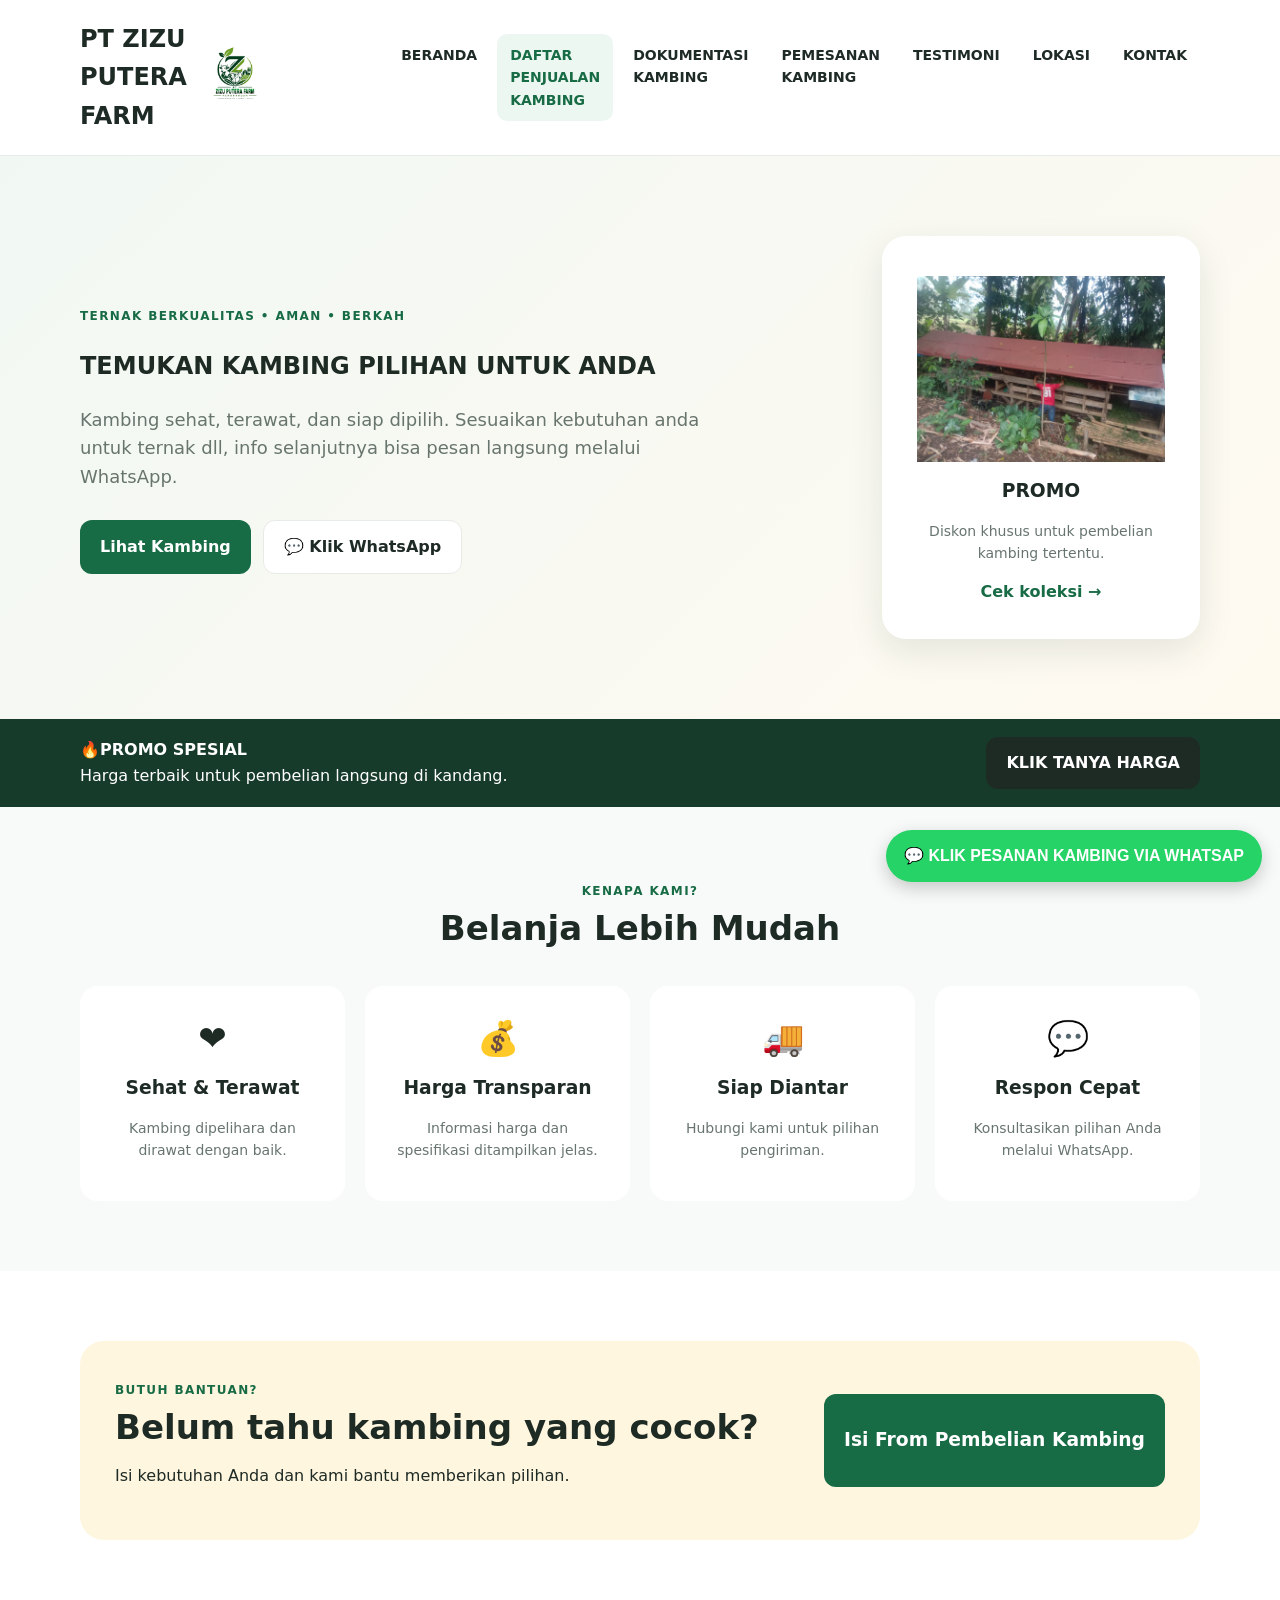
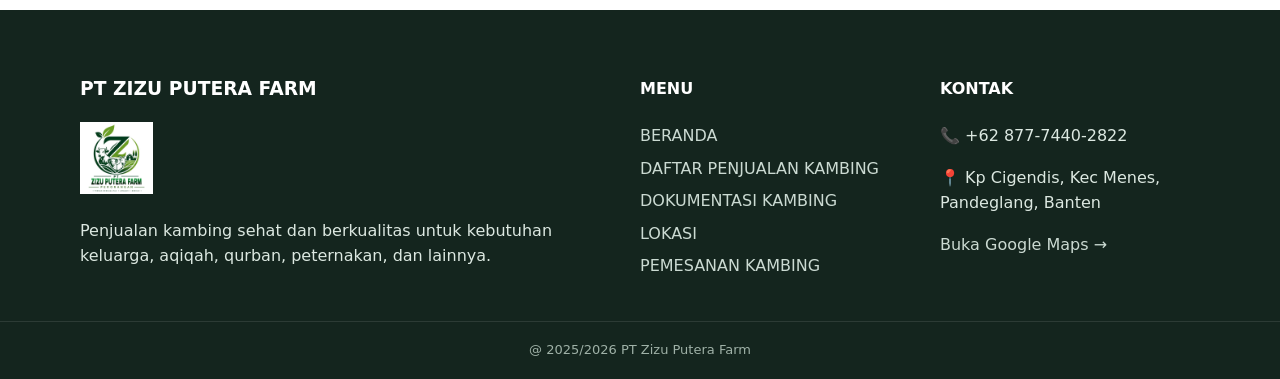
==== index.html @ 87577a5b "Update favicon image in index.html" ====
<!DOCTYPE html>
<html lang="id">
<head>
  <meta charset="UTF-8">
  <meta name="viewport" content="width=device-width, initial-scale=1.0">
  <link rel="icon" href="img/kambing3.jpg" type="image/jpeg">
  <meta name="description" content="Website penjualan kambing sehat dan berkualitas. Pilih kambing, lihat detail, lalu pesan melalui WhatsApp.">
  <title>PT Zizu | Beranda</title>
  <link rel="stylesheet" href="style.css">
</head>
<body>


<header class="navbar">
  <div class="container nav-wrap">
   <h2>PT ZIZU PUTERA FARM</h2>
    <h3><img src="img/kambing1.jpg" width="35%"></h3>
    <button class="menu-toggle">☰</button>

     <nav id="navMenu">
        <a href="index.html">BERANDA</a>
        <a class="active" href="produk.html">DAFTAR PENJUALAN KAMBING</a>
        <a href="galeri.html">DOKUMENTASI KAMBING</a>
        <a href="pemesanan.html">PEMESANAN KAMBING</a>
        <a href="testimoni.html">TESTIMONI</a>
        <a href="lokasi.html">LOKASI</a>
        <a href="kontak.html">KONTAK</a>
      </nav>
  </div>
</header>


<section class="hero">
  <div class="container hero-content">
    <div>
      <span class="badge">TERNAK BERKUALITAS • AMAN • BERKAH</span>
      <h2>TEMUKAN KAMBING PILIHAN UNTUK ANDA</h2>
      <p>Kambing sehat, terawat, dan siap dipilih. Sesuaikan kebutuhan anda untuk ternak dll, info selanjutnya bisa pesan langsung melalui WhatsApp.</p>
      <div class="hero-buttons">
        <a class="btn btn-primary" href="produk.html">Lihat Kambing</a>
        <a class="btn btn-light" href="https://wa.me/6287774402822?text=Halo%20PT%20ZIZU%20PUTERA%20FARM%2C%20saya%20ingin%20bertanya%20dan%20memesan%20kambing." target="_blank" rel="noopener">💬 Klik WhatsApp</a>
      </div>
    </div>

    <div class="hero-card">
      <h3><img src="img/kambing5.jpg" width="100%"></h3>
      <h3>PROMO</h3>
      <p>Diskon khusus untuk pembelian kambing tertentu.</p>
      <a href="produk.html">Cek koleksi →</a>
    </div>
  </div>
</section>

<section class="promo">
  <div class="container promo-inner">
    <div><strong>🔥PROMO SPESIAL</strong><br>Harga terbaik untuk pembelian langsung di kandang.</div>
    <a class="btn btn-dark" href="pemesanan.html">KLIK TANYA HARGA</a>
  </div>
</section>





<section class="section soft">
  <div class="container">
    <div class="section-heading center"><div><span class="eyebrow">KENAPA KAMI?</span><h2>Belanja Lebih Mudah</h2></div></div>
    <div class="features">
      <div class="feature"><span>❤️</span><h3>Sehat & Terawat</h3><p>Kambing dipelihara dan dirawat dengan baik.</p></div>
      <div class="feature"><span>💰</span><h3>Harga Transparan</h3><p>Informasi harga dan spesifikasi ditampilkan jelas.</p></div>
      <div class="feature"><span>🚚</span><h3>Siap Diantar</h3><p>Hubungi kami untuk pilihan pengiriman.</p></div>
      <div class="feature"><span>💬</span><h3>Respon Cepat</h3><p>Konsultasikan pilihan Anda melalui WhatsApp.</p></div>
    </div>
  </div>
</section>

<section class="section">
  <div class="container cta">
    <div><span class="eyebrow">BUTUH BANTUAN?</span><h2>Belum tahu kambing yang cocok?</h2><p>Isi kebutuhan Anda dan kami bantu memberikan pilihan.</p></div>
    <a class="btn btn-primary" href="pemesanan.html"><h3>Isi From Pembelian Kambing</h3></a>
  </div>
</section>


<footer class="footer">
  <div class="container footer-grid">
    <div><h3>PT ZIZU PUTERA FARM</h3><img src="img/kambing1.jpg" width="14%" alt="PT Zizu Putera Farm"><p>Penjualan kambing sehat dan berkualitas untuk kebutuhan keluarga, aqiqah, qurban, peternakan, dan lainnya.</p></div>
    <div><h4>MENU</h4><a href="index.html">BERANDA</a><a href="produk.html">DAFTAR PENJUALAN KAMBING</a><a href="galeri.html">DOKUMENTASI KAMBING</a><a href="lokasi.html">LOKASI</a><a href="pemesanan.html">PEMESANAN KAMBING</a></div>

    <div><h4>KONTAK</h4><p>📞 +62 877-7440-2822</p><p>📍 Kp Cigendis, Kec Menes, Pandeglang, Banten</p><a href="https://maps.app.goo.gl/pTQ7cKmNkGqybruj9" target="_blank">Buka Google Maps →</a></div>
  </div>
  <div class="copyright">@ 2025/2026<span id=""></span> PT Zizu Putera Farm</div>
</footer>
<script src="script.js"></script>
<script>renderFeatured();</script>


<script>
(function () {
  const WA_NUMBER = "6287774402822";
  const WA_URL = "https://wa.me/6287774402822?text=Halo%20PT%20ZIZU%20PUTERA%20FARM%2C%20saya%20ingin%20bertanya%20dan%20memesan%20kambing.";

  function updateWhatsAppLinks() {
    document.querySelectorAll('a[href*="wa.me"], a[href^="tel:"]').forEach(function(a) {
      const href = a.getAttribute('href') || '';
      if (href.includes('wa.me')) {
        const oldText = href.includes('?text=') ? href.substring(href.indexOf('?text=')) : '';
        a.href = 'https://wa.me/' + WA_NUMBER + (oldText || '?text=' + encodeURIComponent('Halo PT ZIZU PUTERA FARM, saya ingin bertanya dan memesan kambing.'));
        a.target = '_blank';
        a.rel = 'noopener';
      } else if (href.startsWith('tel:')) {
        a.href = 'tel:+' + WA_NUMBER;
      }
    });
  }

  function addFloatingWA() {
    if (document.getElementById('floatingWhatsApp')) return;
    const a = document.createElement('a');
    a.id = 'floatingWhatsApp';
    a.href = WA_URL;
    a.target = '_blank';
    a.rel = 'noopener';
    a.innerHTML = '💬 KLIK PESANAN KAMBING VIA WHATSAP';
    a.setAttribute('aria-label', 'Pesan kambing via WhatsApp');
    a.style.cssText = 'position:fixed;right:18px;bottom:18px;z-index:9999;background:#25D366;color:#fff;text-decoration:none;padding:13px 18px;border-radius:999px;font-weight:700;box-shadow:0 6px 18px rgba(0,0,0,.2);font-family:Arial,sans-serif;';
    document.body.appendChild(a);
  }

  updateWhatsAppLinks();
  addFloatingWA();
  new MutationObserver(function() {
    updateWhatsAppLinks();
    addFloatingWA();
  }).observe(document.body, {childList:true,subtree:true});
})();
</script>

</body>
</html>
---- style.css ----
:root {
  --green: #176b45;
  --green2: #0f5132;
  --cream: #fffaf0;
  --text: #1e2a24;
  --muted: #68756e;
  --line: #e7ebe7;
  --white: #fff;
  --shadow: 0 12px 35px rgba(23, 51, 39, .10);
}

* {
  box-sizing: border-box;
}

html {
  scroll-behavior: smooth;
}

body {
  margin: 0;
  font-family: Inter, system-ui, -apple-system, BlinkMacSystemFont, "Segoe UI", sans-serif;
  color: var(--text);
  background: #fff;
  line-height: 1.6;
}

a {
  text-decoration: none;
  color: inherit;
}

.container {
  width: min(1120px, 92%);
  margin: auto;
}

.navbar {
  position: sticky;
  top: 0;
  z-index: 20;
  background: rgba(255, 255, 255, .96);
  border-bottom: 1px solid var(--line);
  backdrop-filter: blur(10px);
}

.nav-wrap {
  min-height: 72px;
  display: flex;
  align-items: center;
  justify-content: space-between;
  gap: 20px;
}

.logo {
  display: flex;
  align-items: center;
  gap: 9px;
  font-size: 21px;
  font-weight: 800;
  color: var(--green2);
}

.logo > span > span {
  color: #b26a20;
}

.navbar nav {
  display: flex;
  gap: 7px;
}

.navbar nav a {
  padding: 10px 13px;
  border-radius: 10px;
  font-weight: 600;
  font-size: 14px;
}

.navbar nav a:hover,
.navbar nav a.active {
  background: #edf7f1;
  color: var(--green);
}

.menu-toggle {
  display: none;
  border: 0;
  background: none;
  font-size: 28px;
}

.hero {
  background: linear-gradient(135deg, #f1f8f3, #fffaf0);
  padding: 80px 0;
}

.hero-content {
  display: grid;
  grid-template-columns: 1.4fr .6fr;
  gap: 60px;
  align-items: center;
}

.badge,
.eyebrow {
  color: var(--green);
  font-weight: 800;
  font-size: 12px;
  letter-spacing: 1.4px;
}

.hero h1 {
  font-size: clamp(38px, 6vw, 64px);
  line-height: 1.05;
  margin: 15px 0;
}

.hero p {
  font-size: 18px;
  color: var(--muted);
  max-width: 650px;
}

.hero-buttons {
  display: flex;
  gap: 12px;
  flex-wrap: wrap;
  margin-top: 28px;
}

.btn {
  display: inline-flex;
  align-items: center;
  justify-content: center;
  border: 0;
  border-radius: 12px;
  padding: 13px 20px;
  font-weight: 800;
  cursor: pointer;
}

.btn-primary {
  background: var(--green);
  color: white;
}

.btn-primary:hover {
  background: var(--green2);
}

.btn-light {
  background: white;
  border: 1px solid var(--line);
}

.btn-dark {
  background: #1e2a24;
  color: #fff;
}

.hero-card {
  background: white;
  padding: 35px;
  border-radius: 24px;
  box-shadow: var(--shadow);
  text-align: center;
}

.hero-goat {
  font-size: 90px;
}

.hero-card h3 {
  margin: 5px 0;
}

.hero-card p {
  font-size: 14px;
}

.hero-card a,
.text-link {
  color: var(--green);
  font-weight: 800;
}

.promo {
  background: #173b2a;
  color: #fff;
  padding: 18px 0;
}

.promo-inner {
  display: flex;
  align-items: center;
  justify-content: space-between;
  gap: 20px;
}

.section {
  padding: 70px 0;
}

.soft {
  background: #f7faf8;
}

.section-heading {
  display: flex;
  align-items: end;
  justify-content: space-between;
  margin-bottom: 30px;
}

.section-heading.center {
  justify-content: center;
  text-align: center;
}

.section h2,
.page-title h1 {
  font-size: 34px;
  line-height: 1.15;
  margin: 7px 0;
}

.page-title {
  margin-bottom: 35px;
}

.page-title p {
  color: var(--muted);
}

.product-grid {
  display: grid;
  grid-template-columns: repeat(3, 1fr);
  gap: 22px;
}

.product-card {
  background: #fff;
  border: 1px solid var(--line);
  border-radius: 18px;
  overflow: hidden;
  box-shadow: 0 5px 20px rgba(20, 50, 35, .05);
}

.product-card img {
  width: 100%;
  height: 230px;
  object-fit: cover;
}

.product-body {
  padding: 18px;
}

.product-body h3 {
  margin: 4px 0;
  font-size: 20px;
}

.meta {
  display: flex;
  gap: 8px;
  flex-wrap: wrap;
  color: var(--muted);
  font-size: 13px;
  margin: 9px 0;
}

.tag {
  background: #eef7f1;
  color: var(--green);
  border-radius: 30px;
  padding: 5px 9px;
  font-weight: 700;
}

.price {
  font-size: 20px;
  color: var(--green2);
  font-weight: 900;
  margin: 13px 0;
}

.card-actions {
  display: flex;
  gap: 8px;
}

.card-actions .btn {
  flex: 1;
  padding: 10px;
}

.features {
  display: grid;
  grid-template-columns: repeat(4, 1fr);
  gap: 20px;
}

.feature {
  text-align: center;
  padding: 25px;
  background: white;
  border-radius: 18px;
}

.feature span {
  font-size: 34px;
}

.feature h3 {
  margin: 8px 0;
}

.feature p {
  color: var(--muted);
  font-size: 14px;
}

.cta {
  display: flex;
  justify-content: space-between;
  align-items: center;
  gap: 25px;
  background: #fff6df;
  border-radius: 24px;
  padding: 35px;
}

.filters {
  display: grid;
  grid-template-columns: 2fr 1fr 1fr 1fr;
  gap: 12px;
  margin-bottom: 30px;
}

.filters input,
.filters select,
.form-card input,
.form-card select,
.form-card textarea {
  width: 100%;
  padding: 13px 14px;
  border: 1px solid var(--line);
  border-radius: 11px;
  background: white;
  font: inherit;
}

.form-card {
  display: grid;
  gap: 17px;
  background: white;
  border: 1px solid var(--line);
  border-radius: 20px;
  padding: 25px;
  box-shadow: var(--shadow);
}

.form-card label {
  font-weight: 700;
}

.form-card input,
.form-card select,
.form-card textarea {
  margin-top: 7px;
}

.full {
  width: 100%;
}

.narrow {
  max-width: 760px;
}

.detail {
  display: grid;
  grid-template-columns: 1fr 1fr;
  gap: 45px;
  align-items: start;
}

.detail img {
  width: 100%;
  border-radius: 22px;
  max-height: 520px;
  object-fit: cover;
}

.detail h1 {
  font-size: 42px;
  line-height: 1.1;
}

.detail-info {
  background: #f7faf8;
  padding: 25px;
  border-radius: 18px;
}

.specs {
  display: grid;
  grid-template-columns: 1fr 1fr;
  gap: 10px;
}

.spec {
  background: #fff;
  padding: 12px;
  border-radius: 10px;
}

.gallery {
  display: grid;
  grid-template-columns: repeat(3, 1fr);
  gap: 18px;
}

.gallery img {
  width: 100%;
  height: 260px;
  object-fit: cover;
  border-radius: 17px;
  transition: .2s;
}

.gallery img:hover {
  transform: translateY(-3px);
  box-shadow: var(--shadow);
}

.location-grid {
  display: grid;
  grid-template-columns: .8fr 1.2fr;
  gap: 25px;
}

.info-card {
  padding: 30px;
  background: #f7faf8;
  border-radius: 20px;
}

.map-box {
  min-height: 450px;
  border-radius: 20px;
  overflow: hidden;
}

.map-box iframe {
  width: 100%;
  height: 100%;
  min-height: 450px;
  border: 0;
}

.contact-list {
  display: grid;
  gap: 14px;
}

.contact-list a {
  display: grid;
  grid-template-columns: 50px 1fr;
  align-items: center;
  padding: 20px;
  border: 1px solid var(--line);
  border-radius: 15px;
  background: #fff;
}

.contact-list a > span {
  grid-column: 2;
  color: var(--muted);
}

.footer {
  background: #14251e;
  color: #dce8e1;
  padding-top: 45px;
}

.footer-grid {
  display: grid;
  grid-template-columns: 2fr 1fr 1fr;
  gap: 40px;
  padding-bottom: 35px;
}

.footer h3,
.footer h4 {
  color: #fff;
}

.footer-grid a {
  display: block;
  margin: 7px 0;
  color: #cbdad2;
}

.copyright {
  text-align: center;
  border-top: 1px solid rgba(255, 255, 255, .1);
  padding: 18px;
  font-size: 13px;
  color: #9fb1a7;
}

.empty {
  text-align: center;
  padding: 50px;
  color: var(--muted);
}

@media (max-width: 800px) {
  .menu-toggle {
    display: block;
  }

  .navbar nav {
    display: none;
    position: absolute;
    top: 72px;
    left: 0;
    right: 0;
    background: #fff;
    padding: 10px 4%;
    border-bottom: 1px solid var(--line);
    flex-direction: column;
  }

  .navbar nav.open {
    display: flex;
  }

  .hero {
    padding: 55px 0;
  }

  .hero-content,
  .detail,
  .location-grid {
    grid-template-columns: 1fr;
  }

  .product-grid {
    grid-template-columns: repeat(2, 1fr);
  }

  .features {
    grid-template-columns: repeat(2, 1fr);
  }

  .filters {
    grid-template-columns: 1fr 1fr;
  }

  .gallery {
    grid-template-columns: repeat(2, 1fr);
  }

  .footer-grid {
    grid-template-columns: 1fr 1fr;
  }

  .cta {
    display: block;
  }
}

@media (max-width: 520px) {
  .hero h1 {
    font-size: 40px;
  }

  .product-grid,
  .features,
  .gallery,
  .footer-grid,
  .filters {
    grid-template-columns: 1fr;
  }

  .product-card img {
    height: 210px;
  }

  .section {
    padding: 50px 0;
  }

  .promo-inner {
    display: block;
  }

  .promo-inner .btn {
    margin-top: 12px;
  }

  .section-heading {
    align-items: start;
    gap: 10px;
  }

  .section-heading h2 {
    font-size: 28px;
  }

  .detail h1 {
    font-size: 34px;
  }




/* ==============================
TAMBAH FOTO KAMBING
============================== */

.add-photo-section {
margin-top: 30px;
margin-bottom: 35px;
padding: 24px;
background: #fff;
border: 1px solid var(--line);
border-radius: 18px;
box-shadow: var(--shadow);
}

.add-photo-header {
display: flex;
align-items: center;
justify-content: space-between;
gap: 20px;
}

.add-photo-header h2 {
margin: 6px 0;
color: var(--text);
}

.add-photo-header p {
margin: 0;
color: var(--muted);
}

.btn-add-photo {
border: none;
background: var(--green);
color: #fff;
padding: 13px 20px;
border-radius: 999px;
font-weight: 700;
cursor: pointer;
}

.btn-add-photo:hover {
background: var(--green2);
}

/* ==============================
FORM
============================== */

.photo-form {
margin-top: 25px;
padding: 20px;
background: var(--cream);
border-radius: 15px;
}

.form-group {
margin-bottom: 16px;
}

.form-group label {
display: block;
margin-bottom: 7px;
font-weight: 700;
color: var(--text);
}

.form-group input,
.form-group select {
width: 100%;
padding: 12px 14px;
border: 1px solid var(--line);
border-radius: 10px;
background: #fff;
font: inherit;
}

.photo-preview {
margin-top: 15px;
}

.photo-preview img {
display: block;
width: 180px;
height: 140px;
object-fit: cover;
border-radius: 12px;
}

.photo-form-buttons {
display: flex;
gap: 10px;
margin-top: 20px;
}

.btn-save-photo,
.btn-cancel-photo {
border: none;
padding: 11px 18px;
border-radius: 999px;
font-weight: 700;
cursor: pointer;
}

.btn-save-photo {
background: var(--green);
color: #fff;
}

.btn-cancel-photo {
background: #ddd;
color: #333;
}

/* ==============================
LIST FOTO
============================== */

.photo-list-wrapper {
margin-top: 30px;
}

.photo-list-wrapper h2 {
margin-bottom: 18px;
}

.photo-list {
display: grid;
grid-template-columns: repeat(auto-fill, minmax(220px, 1fr));
gap: 20px;
}

.photo-card {
overflow: hidden;
background: #fff;
border: 1px solid var(--line);
border-radius: 15px;
box-shadow: var(--shadow);
}

.photo-card > img {
width: 100%;
height: 180px;
display: block;
object-fit: cover;
}

.photo-info {
padding: 15px;
}

.photo-info h3 {
margin: 0 0 6px;
color: var(--text);
}

.photo-info span {
display: inline-block;
margin-bottom: 12px;
color: var(--muted);
font-size: 14px;
}

.photo-info button {
display: block;
width: 100%;
border: none;
padding: 9px 12px;
border-radius: 8px;
background: #f1f1f1;
color: #b00020;
font-weight: 700;
cursor: pointer;
}

.photo-info button:hover {
background: #ffe5e5;
}

.empty-photo {
padding: 30px;
text-align: center;
color: var(--muted);
background: var(--cream);
border-radius: 12px;
}

/* ==============================
MOBILE
============================== */

@media (max-width: 700px) {

.add-photo-header {
flex-direction: column;
align-items: flex-start;
}

.btn-add-photo {
width: 100%;
}

.photo-list {
grid-template-columns: 1fr;
}

}
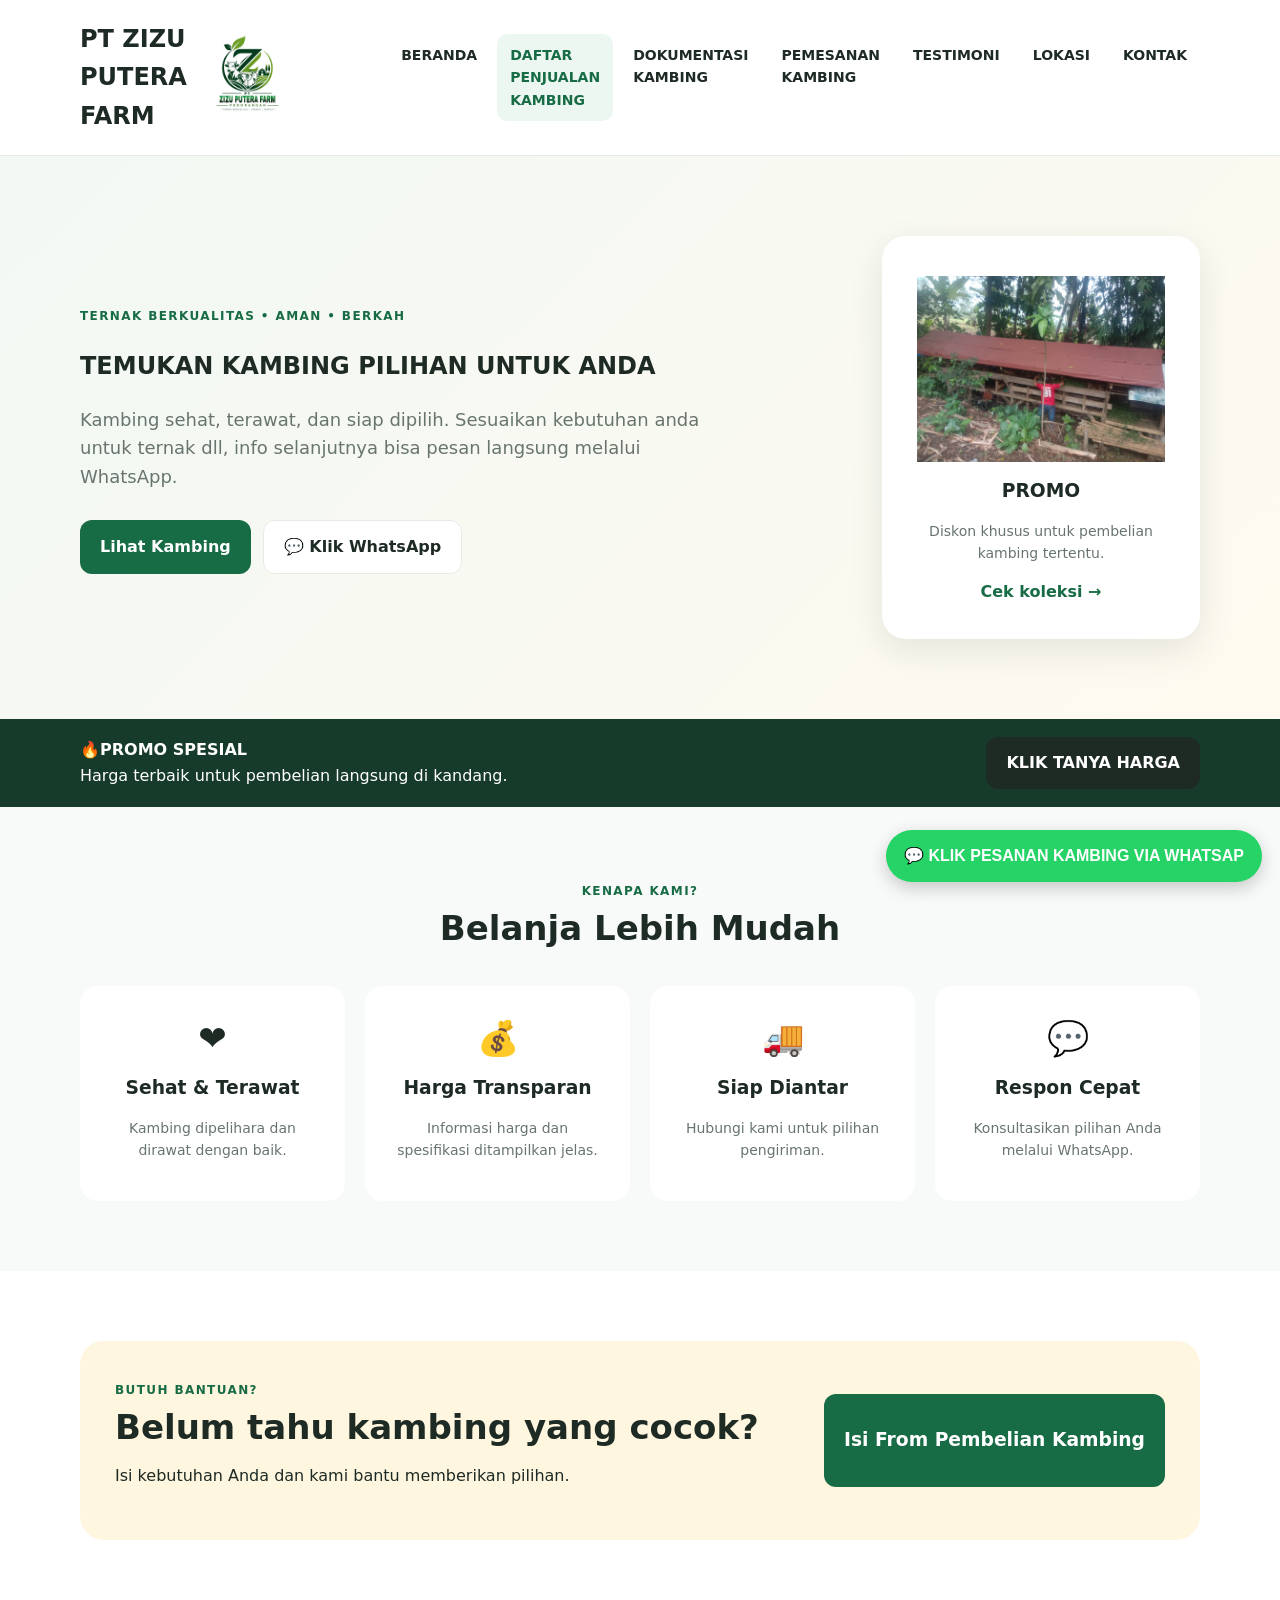
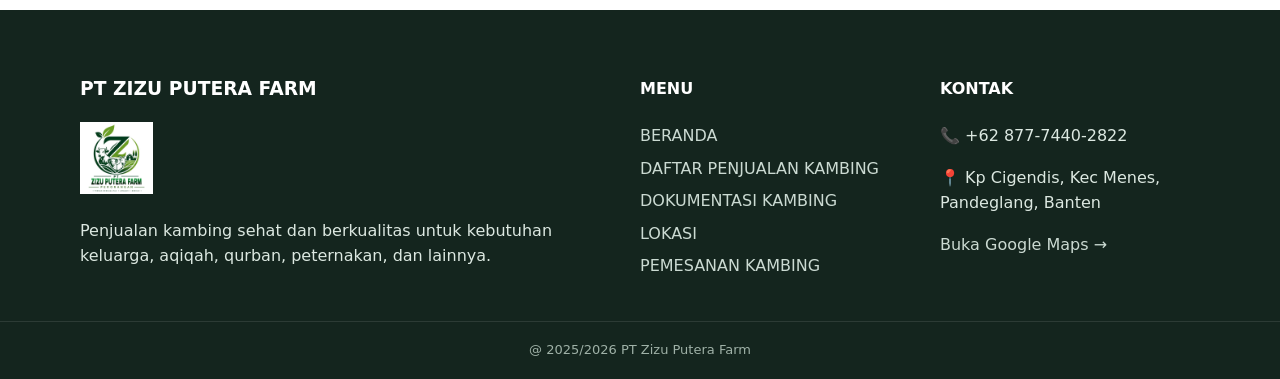
==== commit c3607181: "Increase image width in header section" ====
--- a/index.html
+++ b/index.html
@@ -3,7 +3,7 @@
 <head>
   <meta charset="UTF-8">
   <meta name="viewport" content="width=device-width, initial-scale=1.0">
-  <link rel="icon" href="img/kambing3.jpg" type="image/jpeg">
+  <link rel="icon" href="img/kambing.jpg" type="image/jpeg">
   <meta name="description" content="Website penjualan kambing sehat dan berkualitas. Pilih kambing, lihat detail, lalu pesan melalui WhatsApp.">
   <title>PT Zizu | Beranda</title>
   <link rel="stylesheet" href="style.css">
@@ -14,7 +14,7 @@
 <header class="navbar">
   <div class="container nav-wrap">
    <h2>PT ZIZU PUTERA FARM</h2>
-    <h3><img src="img/kambing1.jpg" width="35%"></h3>
+    <h3><img src="img/kambing.jpg" width="50%"></h3>
     <button class="menu-toggle">☰</button>
 
      <nav id="navMenu">
@@ -84,7 +84,7 @@
 
 <footer class="footer">
   <div class="container footer-grid">
-    <div><h3>PT ZIZU PUTERA FARM</h3><img src="img/kambing1.jpg" width="14%" alt="PT Zizu Putera Farm"><p>Penjualan kambing sehat dan berkualitas untuk kebutuhan keluarga, aqiqah, qurban, peternakan, dan lainnya.</p></div>
+    <div><h3>PT ZIZU PUTERA FARM</h3><img src="img/kambing.jpg" width="14%" alt="PT Zizu Putera Farm"><p>Penjualan kambing sehat dan berkualitas untuk kebutuhan keluarga, aqiqah, qurban, peternakan, dan lainnya.</p></div>
     <div><h4>MENU</h4><a href="index.html">BERANDA</a><a href="produk.html">DAFTAR PENJUALAN KAMBING</a><a href="galeri.html">DOKUMENTASI KAMBING</a><a href="lokasi.html">LOKASI</a><a href="pemesanan.html">PEMESANAN KAMBING</a></div>
 
     <div><h4>KONTAK</h4><p>📞 +62 877-7440-2822</p><p>📍 Kp Cigendis, Kec Menes, Pandeglang, Banten</p><a href="https://maps.app.goo.gl/pTQ7cKmNkGqybruj9" target="_blank">Buka Google Maps →</a></div>
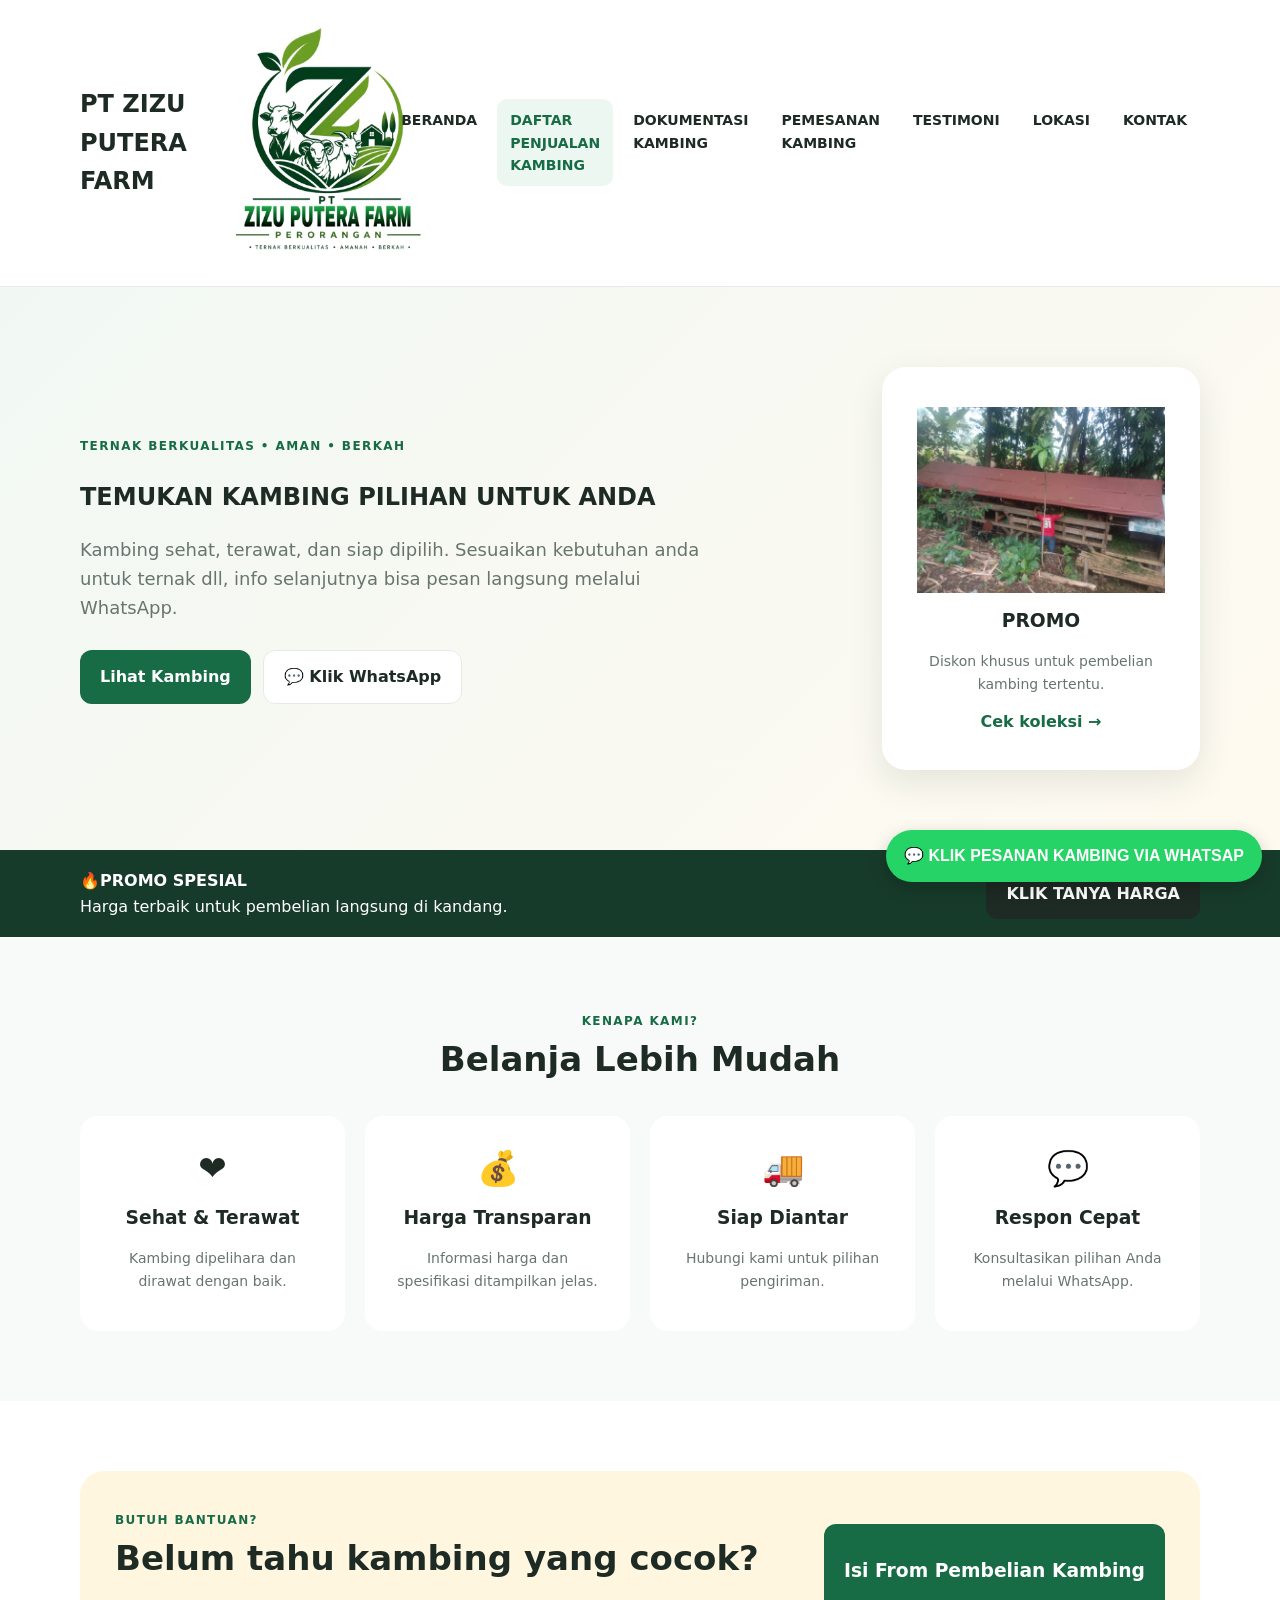
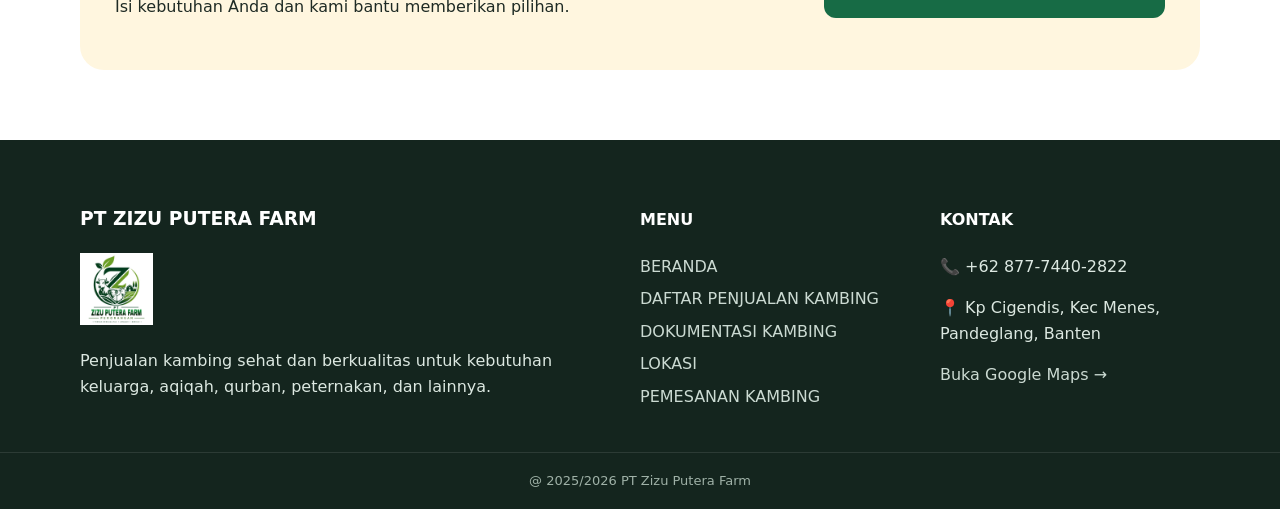
==== commit 59bb8c1c: "Update index.html" ====
--- a/index.html
+++ b/index.html
@@ -14,7 +14,7 @@
 <header class="navbar">
   <div class="container nav-wrap">
    <h2>PT ZIZU PUTERA FARM</h2>
-    <h3><img src="img/kambing.jpg" width="50%"></h3>
+    <h3><img src="img/kambing.jpg" width="150%"></h3>
     <button class="menu-toggle">☰</button>
 
      <nav id="navMenu">
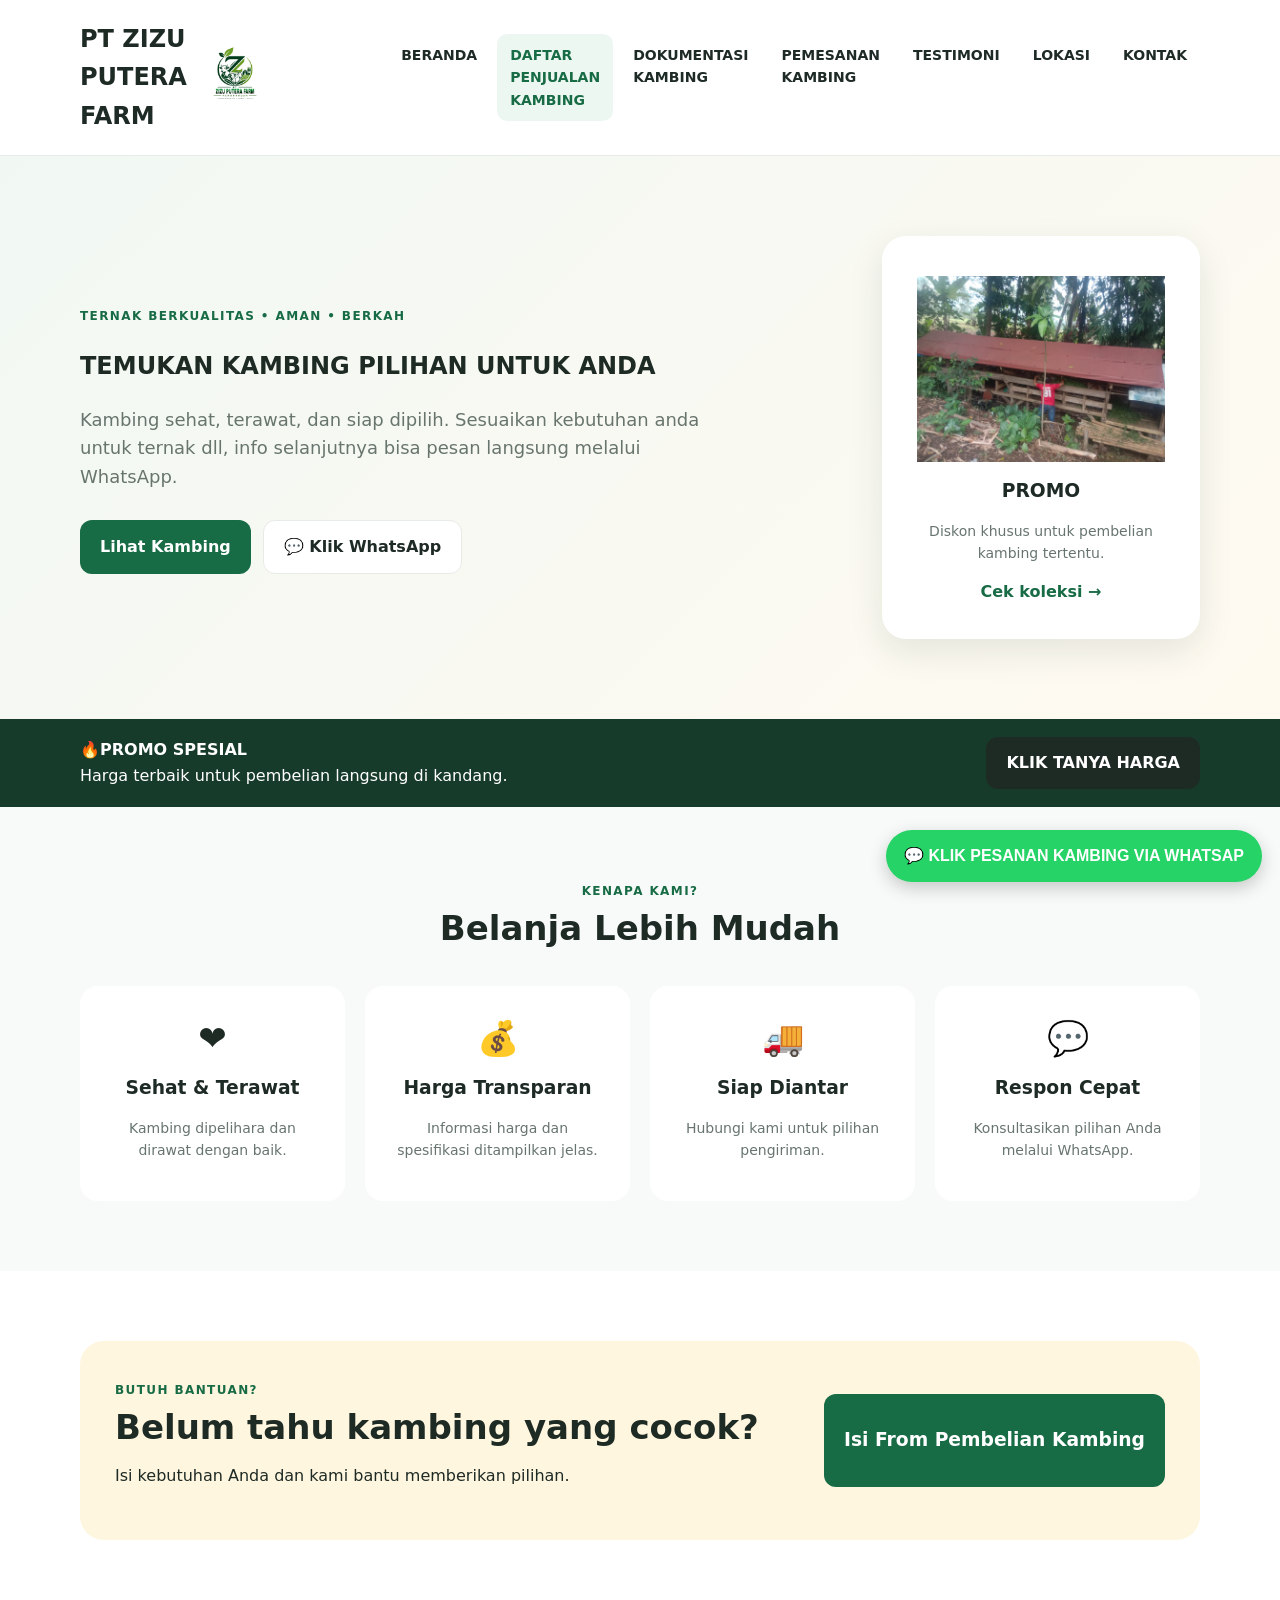
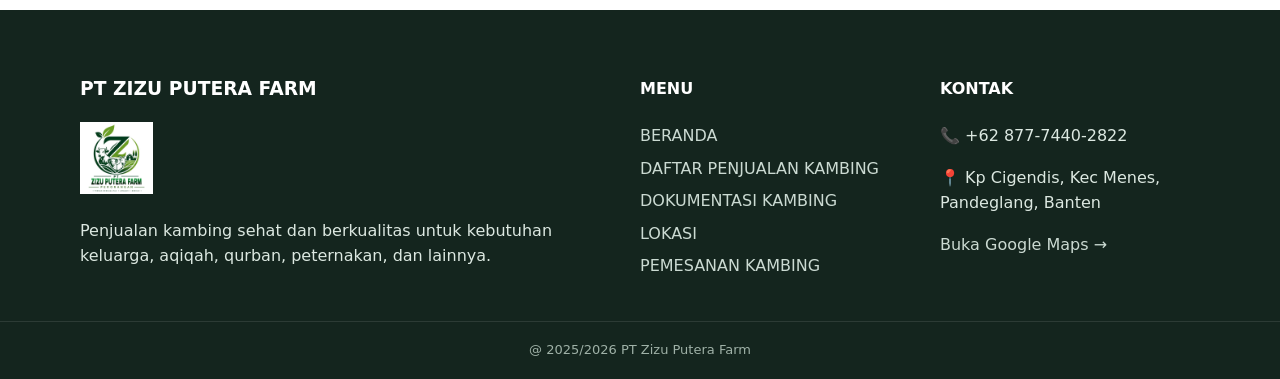
==== commit d0be1475: "Resize image width in header section" ====
--- a/index.html
+++ b/index.html
@@ -14,7 +14,7 @@
 <header class="navbar">
   <div class="container nav-wrap">
    <h2>PT ZIZU PUTERA FARM</h2>
-    <h3><img src="img/kambing.jpg" width="150%"></h3>
+    <h3><img src="img/kambing.jpg" width="35%"></h3>
     <button class="menu-toggle">☰</button>
 
      <nav id="navMenu">
